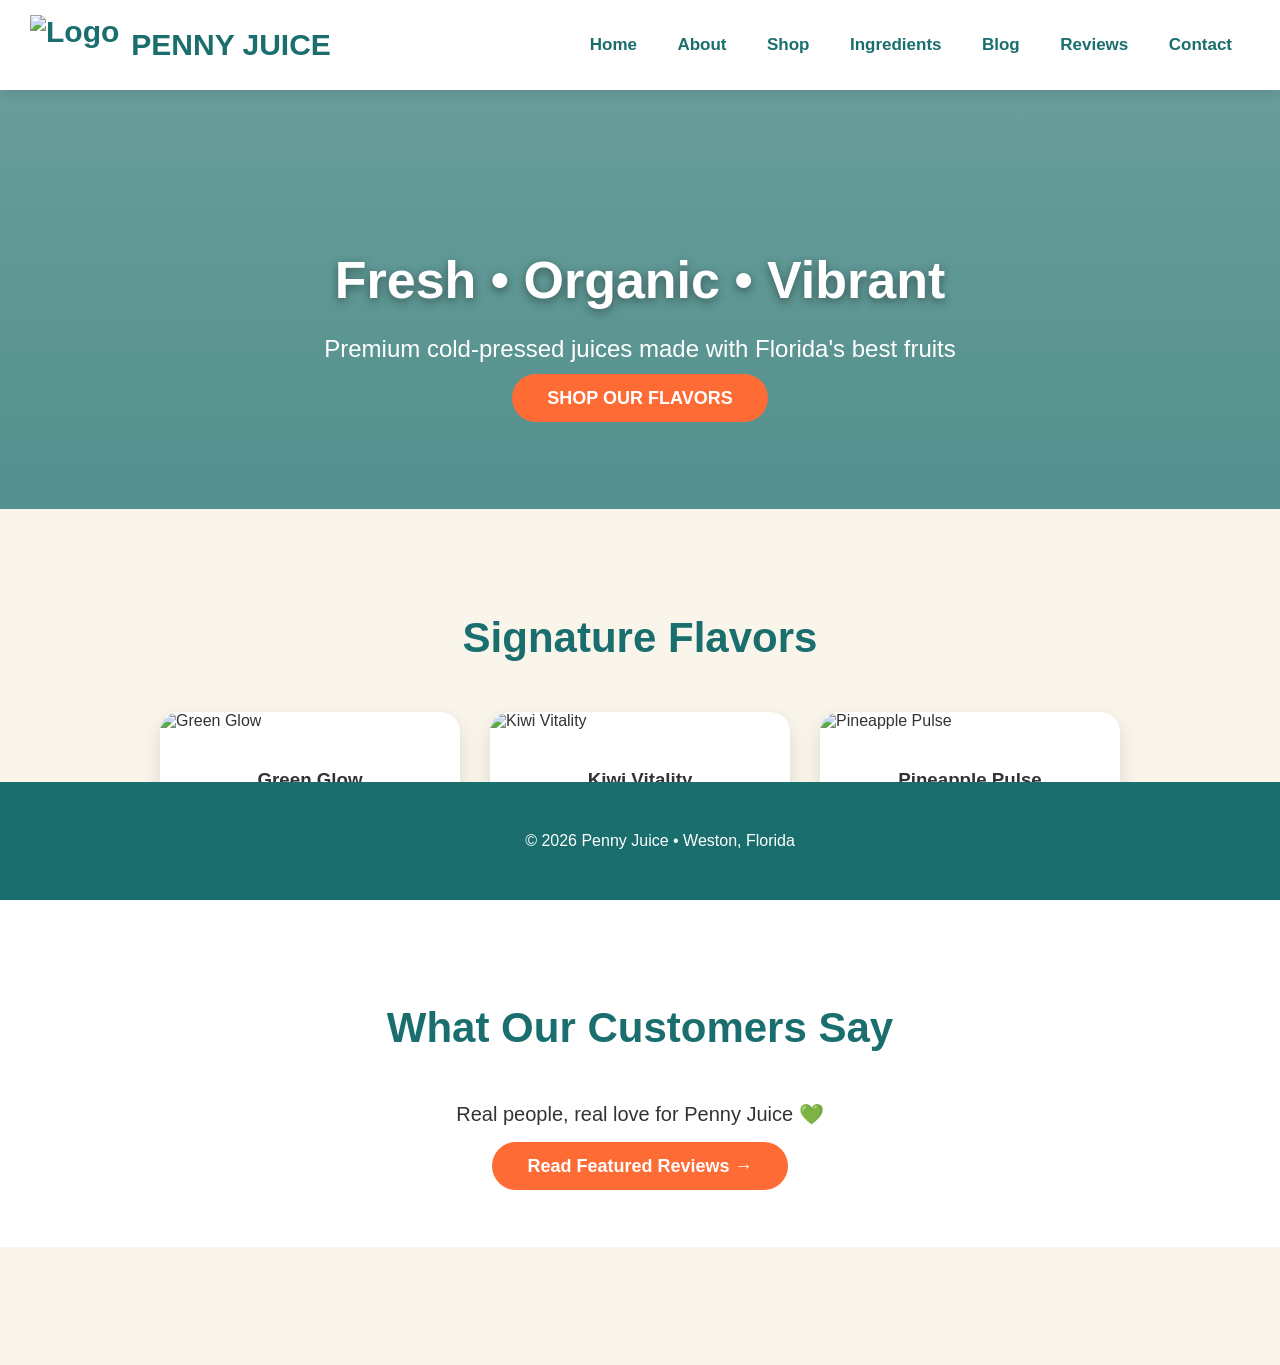
==== index.html @ 38ccf64c "Add files via upload" ====
<!DOCTYPE html>
<html lang="en">
<head>
    <meta charset="UTF-8">
    <meta name="viewport" content="width=device-width, initial-scale=1.0">
    <title>Penny Juice - Home</title>
    <link rel="stylesheet" href="mystyle.css">
</head>
<body>

<header>
    <div class="header-content">
        <div class="logo">
            <img src="images/logo.png" alt="Logo">
            PENNY JUICE
        </div>
        <nav>
            <a href="index.html">Home</a>
            <a href="about.html">About</a>
            <a href="shop.html">Shop</a>
            <a href="ingredients.html">Ingredients</a>
            <a href="blog.html">Blog</a>
            <a href="reviews.html">Reviews</a>
            <a href="contact.html">Contact</a>
        </nav>
    </div>
</header>

<section class="hero">
    <h1>Fresh • Organic • Vibrant</h1>
    <p style="font-size:24px; max-width:700px; margin:25px auto;">Premium cold-pressed juices made with Florida's best fruits</p>
    <a href="shop.html" class="btn">SHOP OUR FLAVORS</a>
</section>

<section>
    <h2>Signature Flavors</h2>
    <div class="cards">
        <div class="card">
            <img src="images/greenglowoptimized.png" alt="Green Glow">
            <div class="card-content"><h3>Green Glow</h3></div>
        </div>
        <div class="card">
            <img src="images/kiwi-vitalityoptimized.png" alt="Kiwi Vitality">
            <div class="card-content"><h3>Kiwi Vitality</h3></div>
        </div>
        <div class="card">
            <img src="images/pineapplepulseoptimized.png" alt="Pineapple Pulse">
            <div class="card-content"><h3>Pineapple Pulse</h3></div>
        </div>
    </div>
</section>

<!-- New Reviews Teaser -->
<section style="background:white;">
    <h2>What Our Customers Say</h2>
    <p style="text-align:center; font-size:20px; max-width:800px; margin:0 auto 30px auto;">
        Real people, real love for Penny Juice 💚
    </p>
    <div style="text-align:center;">
        <a href="reviews.html" class="btn">Read Featured Reviews →</a>
    </div>
</section>

<footer>
    © 2026 Penny Juice • Weston, Florida
</footer>

</body>
</html>
---- mystyle.css ----
body {
    margin: 0;
    font-family: Arial, sans-serif;
    background-color: #f9f5eb;
    color: #333;
    overflow-x: hidden;
}

header {
    background-color: white;
    padding: 15px 30px;
    box-shadow: 0 4px 12px rgba(0,0,0,0.1);
    position: sticky;
    top: 0;
    z-index: 100;
}

.header-content {
    max-width: 1300px;
    margin: 0 auto;
    display: flex;
    justify-content: space-between;
    align-items: center;
}

.logo {
    display: flex;
    align-items: center;
    gap: 12px;
    font-size: 30px;
    font-weight: bold;
    color: #1B6E6E;
}

.logo img {
    height: 60px;
}

nav a {
    margin: 0 18px;
    text-decoration: none;
    color: #1B6E6E;
    font-weight: bold;
    font-size: 17px;
}

nav a:hover {
    color: #FF6B35;
}

.hero {
    background: linear-gradient(rgba(27,110,110,0.65), rgba(27,110,110,0.75)), 
                url('images/mainslideroptimized.png') center/cover no-repeat;
    color: white;
    text-align: center;
    padding: 160px 20px 100px;
}

.hero h1 {
    font-size: 52px;
    margin: 0 0 20px 0;
    text-shadow: 0 3px 10px rgba(0,0,0,0.4);
}

.btn {
    background-color: #FF6B35;
    color: white;
    padding: 14px 35px;
    border-radius: 50px;
    text-decoration: none;
    font-weight: bold;
    font-size: 18px;
    transition: 0.3s;
}

.btn:hover {
    background-color: #1B6E6E;
    transform: scale(1.05);
}

section {
    padding: 70px 20px;
    max-width: 1300px;
    margin: 0 auto;
}

h2 {
    color: #1B6E6E;
    text-align: center;
    font-size: 42px;
    margin-bottom: 50px;
}

.cards {
    display: flex;
    flex-wrap: wrap;
    justify-content: center;
    gap: 30px;
}

.card {
    background: white;
    width: 300px;
    border-radius: 20px;
    overflow: hidden;
    box-shadow: 0 8px 20px rgba(0,0,0,0.12);
    transition: 0.4s;
}

.card:hover {
    transform: translateY(-15px);
    box-shadow: 0 15px 30px rgba(0,0,0,0.2);
    cursor: pointer;
}

.card img {
    width: 100%;
    height: 220px;
    object-fit: cover;
}

.card-content {
    padding: 20px;
    text-align: center;
}

.box {
    background: white;
    padding: 35px;
    border-radius: 20px;
    box-shadow: 0 8px 20px rgba(0,0,0,0.1);
}

footer {
    position: sticky;
    bottom: 0px;
    max-width: 100%;
    width: 100%;
    background-color: #1B6E6E;
    color: white;
    text-align: center;
    padding: 50px 20px;
}

.simple-btn {
    background: #FF6B35;
    color: white;
    padding: 12px 25px;
    border: none;
    border-radius: 50px;
    cursor: pointer;
    font-size: 16px;
    transition: 0.3s;
}

.simple-btn:hover {
    background: #1B6E6E;
}
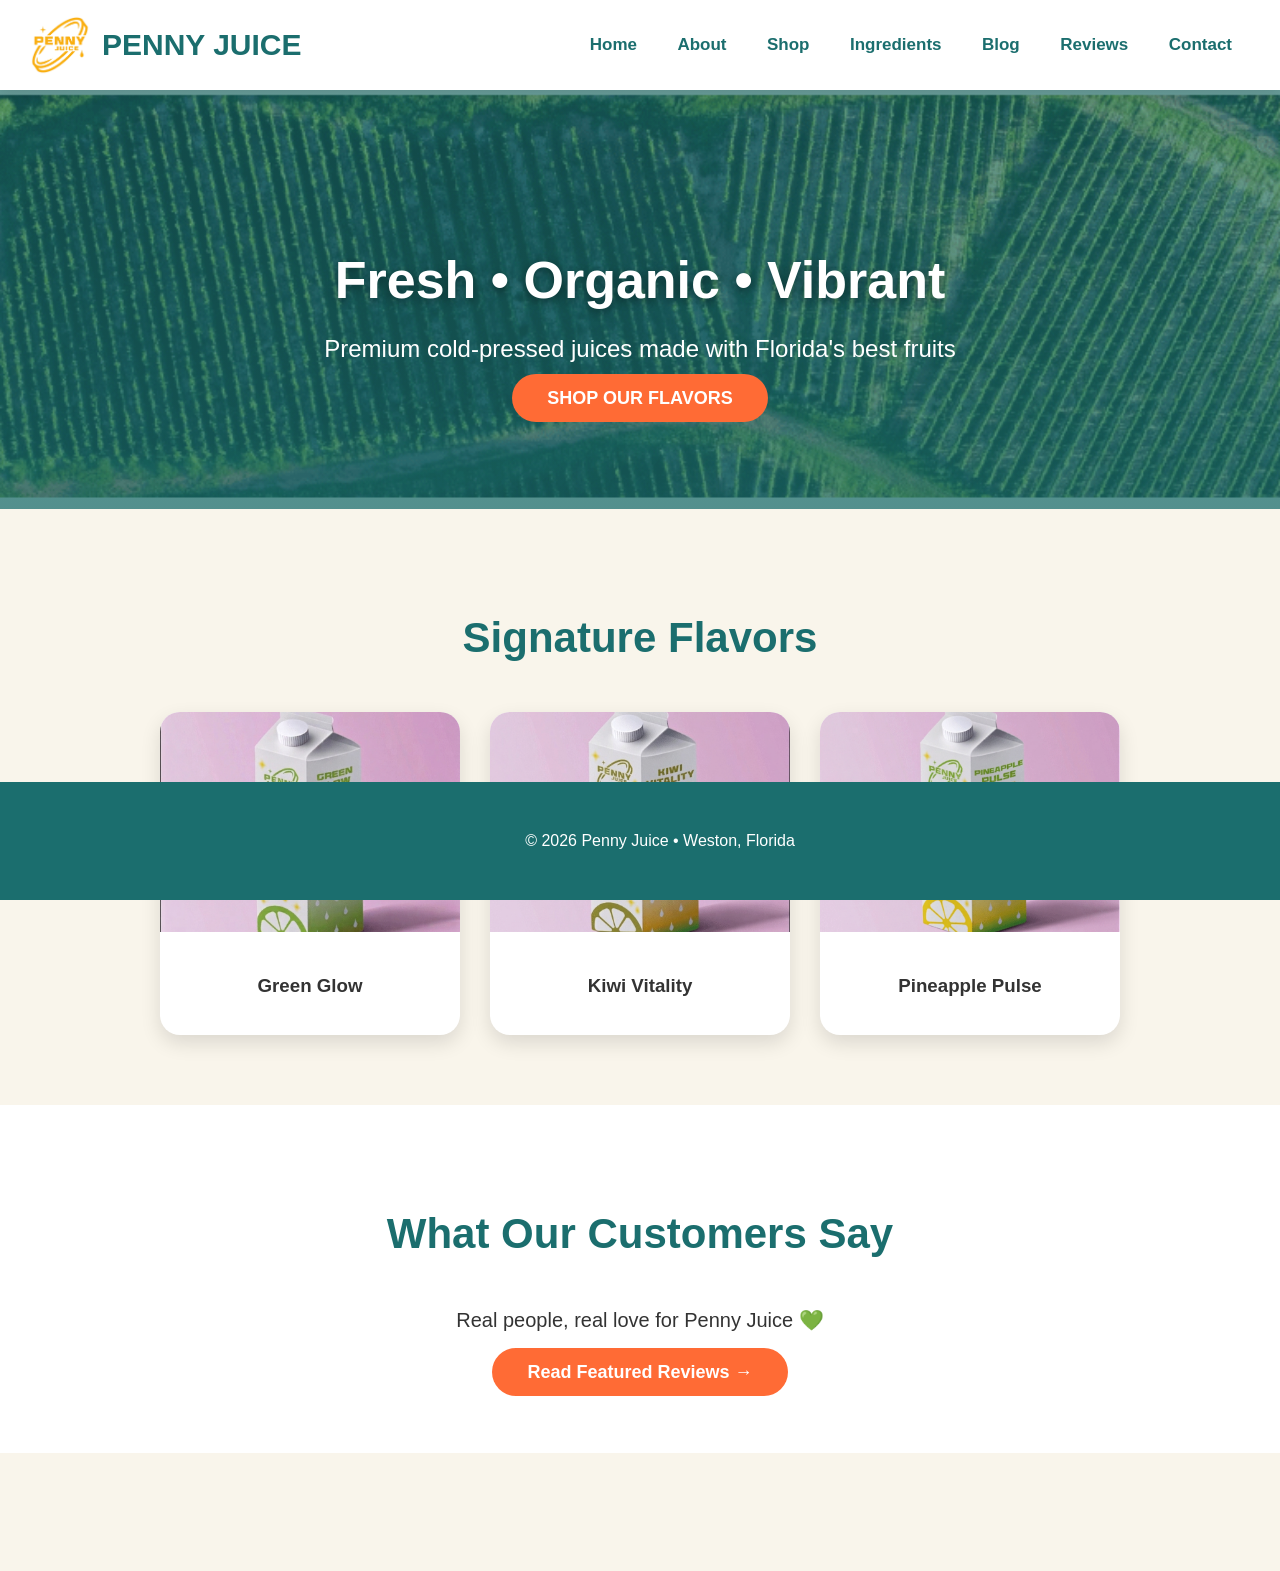
==== commit e7a7a442: "Update index.html" ====
--- a/index.html
+++ b/index.html
@@ -66,4 +66,5 @@
 </footer>
 
 </body>
-</html>+    
+</html>
